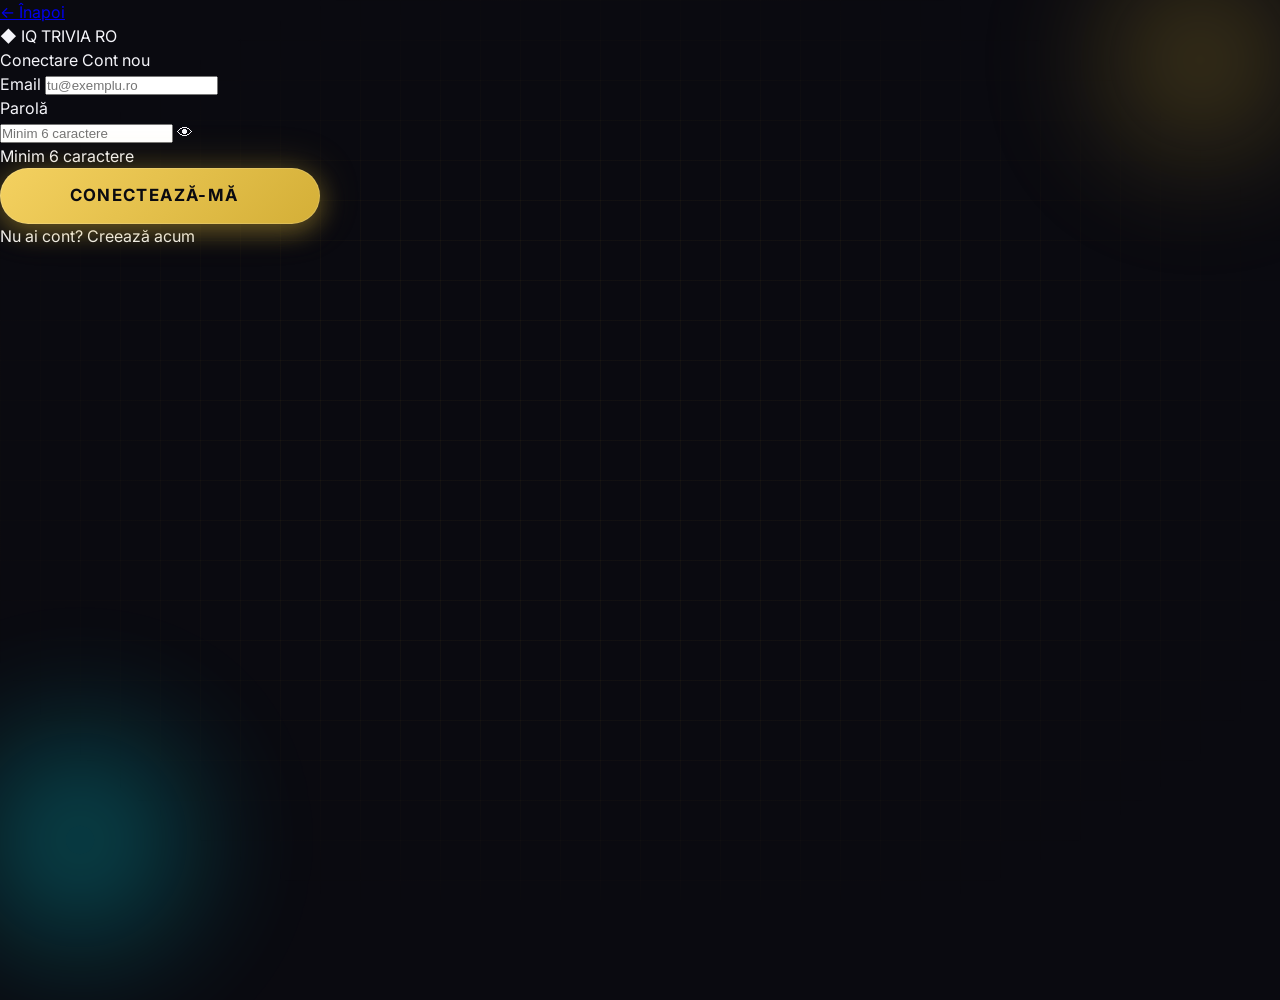
==== auth.html @ f1df3e21 "Add authentication HTML structure" ====
<!DOCTYPE html>
<html lang="ro">
<head>
<meta charset="UTF-8">
<meta name="viewport" content="width=device-width, initial-scale=1, maximum-scale=1, user-scalable=no, viewport-fit=cover">
<meta name="theme-color" content="#0A0A10">
<title>Autentificare · IQ Trivia RO</title>
<link rel="preconnect" href="https://fonts.googleapis.com">
<link rel="preconnect" href="https://fonts.gstatic.com" crossorigin>
<link href="https://fonts.googleapis.com/css2?family=Playfair+Display:wght@800;900&family=Inter:wght@400;500;600;700&display=swap" rel="stylesheet">
<link rel="stylesheet" href="style.css">
</head>
<body>
<main class="auth-page">
  <div class="bg-grid" aria-hidden="true"></div>
  <div class="bg-orb bg-orb-1" aria-hidden="true"></div>
  <div class="bg-orb bg-orb-2" aria-hidden="true"></div>

  <header class="auth-header">
    <a href="index.html" class="back-link" aria-label="Înapoi la pagina principală">
      <span class="back-arrow">←</span>
      <span>Înapoi</span>
    </a>
    <div class="auth-brand">
      <span class="crown-mini" aria-hidden="true">◆</span>
      <span class="brand-mini">IQ TRIVIA <span class="accent">RO</span></span>
    </div>
  </header>

  <section class="auth-card">
    <div class="auth-tabs" role="tablist">
      <button class="tab active" id="tabLogin" role="tab" aria-selected="true" data-tab="login" type="button">
        Conectare
      </button>
      <button class="tab" id="tabRegister" role="tab" aria-selected="false" data-tab="register" type="button">
        Cont nou
      </button>
      <span class="tab-indicator" aria-hidden="true"></span>
    </div>

    <form class="auth-form" id="authForm" novalidate>
      <div class="field">
        <label for="email">Email</label>
        <input type="email" id="email" name="email" autocomplete="email"
               inputmode="email" placeholder="tu@exemplu.ro" required>
      </div>

      <div class="field">
        <label for="password">Parolă</label>
        <div class="input-wrap">
          <input type="password" id="password" name="password"
                 autocomplete="current-password" placeholder="Minim 6 caractere"
                 minlength="6" required>
          <button type="button" class="toggle-pass" id="togglePass"
                  aria-label="Arată parola">👁</button>
        </div>
        <p class="hint" id="passHint">Minim 6 caractere</p>
      </div>

      <button type="submit" class="btn-primary btn-submit" id="btnSubmit">
        <span class="btn-text">Conectează-mă</span>
        <span class="btn-loader" aria-hidden="true"></span>
      </button>

      <div class="form-msg" id="formMsg" role="status" aria-live="polite"></div>
    </form>
  </section>

  <footer class="auth-foot">
    <p id="switchText">Nu ai cont? <button type="button" class="link-switch" id="switchBtn">Creează acum</button></p>
  </footer>
</main>

<script type="module" src="auth.js"></script>
</body>
</html>
---- style.css ----
/* =========================================================
   IQ TRIVIA RO · Style
   Landing v1.0 · Tech-Noir + Glassmorphism
   Paletă: Negru · Auriu · Argintiu · Neon
   ========================================================= */

/* ============== 1. DESIGN TOKENS + RESET ============== */
:root {
  --bg-0: #0A0A10;
  --bg-1: #12121C;
  --bg-2: #1A1A26;
  --gold: #D4AF37;
  --gold-bright: #F4D160;
  --silver: #C0C0C8;
  --silver-dim: #8A8A95;
  --neon: #00F0FF;
  --neon-soft: rgba(0, 240, 255, 0.35);
  --text: #F5F5FA;
  --text-dim: #9A9AA8;
  --glass-bg: rgba(255, 255, 255, 0.04);
  --glass-border: rgba(212, 175, 55, 0.18);
  --font-display: 'Playfair Display', Georgia, serif;
  --font-body: 'Inter', -apple-system, BlinkMacSystemFont, 'SF Pro Text', system-ui, sans-serif;
  --s-1: 4px; --s-2: 8px; --s-3: 12px;
  --s-4: 16px; --s-5: 24px; --s-6: 32px;
  --s-7: 48px; --s-8: 64px;
  --r-sm: 8px; --r-md: 14px; --r-lg: 22px; --r-pill: 999px;
  --safe-t: env(safe-area-inset-top, 0);
  --safe-b: env(safe-area-inset-bottom, 0);
}

*, *::before, *::after { box-sizing: border-box; margin: 0; padding: 0; }
html { -webkit-text-size-adjust: 100%; text-size-adjust: 100%; }

body {
  font-family: var(--font-body);
  font-size: 16px;
  line-height: 1.5;
  color: var(--text);
  background: var(--bg-0);
  min-height: 100vh;
  min-height: 100dvh;
  overflow-x: hidden;
  -webkit-font-smoothing: antialiased;
  -webkit-tap-highlight-color: transparent;
  overscroll-behavior: none;
}

button { font: inherit; color: inherit; background: none; border: 0; cursor: pointer; }
button:focus-visible { outline: 2px solid var(--neon); outline-offset: 3px; }
img, svg { display: block; max-width: 100%; }

/* ============== 2. LAYOUT + BACKGROUND ============== */
.landing {
  position: relative;
  min-height: 100dvh;
  padding: calc(var(--safe-t) + var(--s-5)) var(--s-5) calc(var(--safe-b) + var(--s-5));
  display: flex;
  flex-direction: column;
  align-items: center;
  justify-content: space-between;
  gap: var(--s-5);
  overflow: hidden;
  isolation: isolate;
}

.bg-grid {
  position: absolute;
  inset: 0;
  z-index: -2;
  pointer-events: none;
  background-image:
    linear-gradient(rgba(212, 175, 55, 0.045) 1px, transparent 1px),
    linear-gradient(90deg, rgba(212, 175, 55, 0.045) 1px, transparent 1px);
  background-size: 40px 40px;
  mask-image: radial-gradient(ellipse at center, #000 40%, transparent 80%);
  -webkit-mask-image: radial-gradient(ellipse at center, #000 40%, transparent 80%);
}

.bg-orb {
  position: absolute;
  z-index: -1;
  pointer-events: none;
  border-radius: 50%;
  filter: blur(60px);
  opacity: 0.38;
  will-change: transform;
}
.bg-orb-1 {
  top: -80px; right: -60px;
  width: 280px; height: 280px;
  background: radial-gradient(circle, var(--gold) 0%, transparent 70%);
  animation: orb-float-1 14s ease-in-out infinite;
}
.bg-orb-2 {
  bottom: -100px; left: -80px;
  width: 320px; height: 320px;
  background: radial-gradient(circle, var(--neon) 0%, transparent 70%);
  animation: orb-float-2 18s ease-in-out infinite;
}

@keyframes orb-float-1 {
  0%, 100% { transform: translate(0, 0) scale(1); }
  50%      { transform: translate(-20px, 30px) scale(1.08); }
}
@keyframes orb-float-2 {
  0%, 100% { transform: translate(0, 0) scale(1); }
  50%      { transform: translate(25px, -20px) scale(1.10); }
}

.landing::before {
  content: '';
  position: absolute;
  inset: 0 0 auto 0;
  height: 120px;
  background: linear-gradient(180deg, var(--bg-0) 0%, transparent 100%);
  z-index: -1;
  pointer-events: none;
}

/* ============== 3. HEADER · LOGO · TAGLINE ============== */
.brand {
  display: flex;
  flex-direction: column;
  align-items: center;
  gap: var(--s-3);
  text-align: center;
  padding-top: var(--s-4);
  position: relative;
  z-index: 2;
}

.crown {
  font-size: 18px;
  color: var(--gold);
  letter-spacing: 8px;
  text-shadow: 0 0 12px rgba(212, 175, 55, 0.7), 0 0 28px rgba(212, 175, 55, 0.28);
  animation: crown-pulse 3.5s ease-in-out infinite;
}
@keyframes crown-pulse {
  0%, 100% { opacity: 0.85; transform: scale(1); }
  50%      { opacity: 1;    transform: scale(1.08); }
}

.logo {
  font-family: var(--font-display);
  font-weight: 900;
  font-size: clamp(2.2rem, 9vw, 3rem);
  line-height: 1.02;
  letter-spacing: 0.02em;
  background: linear-gradient(135deg, var(--silver) 0%, var(--gold-bright) 40%, var(--gold) 60%, var(--silver) 100%);
  background-size: 200% auto;
  -webkit-background-clip: text;
  background-clip: text;
  -webkit-text-fill-color: transparent;
  color: transparent;
  animation: logo-shine 6s linear infinite;
  filter: drop-shadow(0 0 24px rgba(212, 175, 55, 0.18));
}
@keyframes logo-shine {
  0%   { background-position: 0%   center; }
  100% { background-position: 200% center; }
}

.logo .accent {
  display: inline-block;
  margin-left: 0.12em;
  background: linear-gradient(135deg, var(--gold) 0%, var(--gold-bright) 100%);
  -webkit-background-clip: text;
  background-clip: text;
  -webkit-text-fill-color: transparent;
  color: transparent;
}

.tagline {
  font-family: var(--font-body);
  font-size: 0.78rem;
  font-weight: 600;
  letter-spacing: 0.28em;
  text-transform: uppercase;
  color: var(--silver-dim);
  margin-top: var(--s-1);
}

/* ============== 4. HARTĂ SVG · NETWORK NEON ============== */
.map-hero {
  position: relative;
  z-index: 1;
  width: 100%;
  max-width: 360px;
  aspect-ratio: 300 / 220;
  margin: var(--s-3) 0;
  padding: var(--s-4);
  border-radius: var(--r-lg);
  background: var(--glass-bg);
  border: 1px solid var(--glass-border);
  backdrop-filter: blur(12px);
  -webkit-backdrop-filter: blur(12px);
  box-shadow: 0 8px 32px rgba(0, 0, 0, 0.4), inset 0 1px 0 rgba(255, 255, 255, 0.05);
}

.europe-svg { width: 100%; height: 100%; overflow: visible; }

.links line {
  stroke: var(--neon);
  stroke-width: 1;
  stroke-linecap: round;
  opacity: 0.55;
  filter: drop-shadow(0 0 3px var(--neon-soft));
  animation: link-pulse 3s ease-in-out infinite;
}
.links line:nth-child(even) { animation-delay: 1.5s; }

@keyframes link-pulse {
  0%, 100% { opacity: 0.45; }
  50%      { opacity: 0.85; }
}

.nodes circle {
  fill: var(--silver);
  stroke: var(--bg-1);
  stroke-width: 0.5;
  filter: drop-shadow(0 0 4px rgba(192, 192, 200, 0.5));
}

.nodes circle.hub {
  fill: var(--gold-bright);
  stroke: var(--gold);
  stroke-width: 1;
  filter: drop-shadow(0 0 6px var(--gold)) drop-shadow(0 0 14px rgba(212, 175, 55, 0.65));
  transform-origin: 180px 125px;
  animation: hub-pulse 2s ease-in-out infinite;
}
@keyframes hub-pulse {
  0%, 100% { r: 5;   opacity: 1;   }
  50%      { r: 6.5; opacity: 0.9; }
}

.hub-label {
  font-family: var(--font-body);
  font-size: 9px;
  font-weight: 700;
  fill: var(--gold-bright);
  letter-spacing: 0.1em;
}

/* ============== 5. CTA · BUTOANE ============== */
.cta {
  display: flex;
  flex-direction: column;
  align-items: center;
  gap: var(--s-4);
  width: 100%;
  padding-bottom: var(--s-3);
  position: relative;
  z-index: 2;
}

.btn-primary {
  position: relative;
  display: inline-flex;
  align-items: center;
  justify-content: center;
  gap: var(--s-3);
  width: 100%;
  max-width: 320px;
  min-height: 56px;
  padding: 0 var(--s-5);
  font-family: var(--font-body);
  font-size: 1.05rem;
  font-weight: 700;
  letter-spacing: 0.08em;
  text-transform: uppercase;
  color: var(--bg-0);
  background: linear-gradient(135deg, var(--gold-bright) 0%, var(--gold) 100%);
  border-radius: var(--r-pill);
  box-shadow: 0 0 0 1px rgba(255, 255, 255, 0.15) inset, 0 8px 24px rgba(212, 175, 55, 0.35), 0 0 40px rgba(212, 175, 55, 0.25);
  transition: transform 0.18s ease, box-shadow 0.25s ease, filter 0.2s ease;
  animation: btn-glow 3s ease-in-out infinite;
  -webkit-tap-highlight-color: transparent;
  touch-action: manipulation;
}

.btn-primary:active {
  transform: scale(0.97);
  filter: brightness(0.95);
  box-shadow: 0 0 0 1px rgba(255, 255, 255, 0.15) inset, 0 4px 12px rgba(212, 175, 55, 0.3);
}

@keyframes btn-glow {
  0%, 100% { box-shadow: 0 0 0 1px rgba(255, 255, 255, 0.15) inset, 0 8px 24px rgba(212, 175, 55, 0.35), 0 0 40px rgba(212, 175, 55, 0.25); }
  50%      { box-shadow: 0 0 0 1px rgba(255, 255, 255, 0.22) inset, 0 8px 28px rgba(212, 175, 55, 0.5),  0 0 60px rgba(212, 175, 55, 0.4);  }
}

.btn-primary .arrow {
  font-size: 1.25em;
  font-weight: 800;
  transition: transform 0.25s ease;
}
.btn-primary:active .arrow { transform: translateX(4px); }

.link-auth {
  font-family: var(--font-body);
  font-size: 0.88rem;
  font-weight: 500;
  color: var(--silver-dim);
  letter-spacing: 0.04em;
  padding: var(--s-2) var(--s-4);
  border-radius: var(--r-sm);
  transition: color 0.2s ease;
  -webkit-tap-highlight-color: transparent;
}
.link-auth:active { color: var(--gold-bright); }

/* ============== 6. FOOTER · ENTRY · POLISH ============== */
.foot {
  font-family: var(--font-body);
  font-size: 0.7rem;
  font-weight: 500;
  letter-spacing: 0.2em;
  text-transform: uppercase;
  color: var(--silver-dim);
  opacity: 0.5;
  margin-top: auto;
  position: relative;
  z-index: 1;
}

.brand, .map-hero, .cta, .foot {
  animation: fade-up 0.8s cubic-bezier(0.22, 1, 0.36, 1) both;
}
.brand    { animation-delay: 0.10s; }
.map-hero { animation-delay: 0.35s; }
.cta      { animation-delay: 0.60s; }
.foot     { animation-delay: 0.85s; }

@keyframes fade-up {
  from { opacity: 0; transform: translateY(20px); }
  to   { opacity: 1; transform: translateY(0);    }
}

::selection { background: rgba(212, 175, 55, 0.35); color: var(--text); }
::-webkit-scrollbar { display: none; }
body { -ms-overflow-style: none; scrollbar-width: none; }

.btn-primary:focus-visible,
.link-auth:focus-visible {
  outline: 2px solid var(--neon);
  outline-offset: 3px;
}

@media (max-height: 700px) and (orientation: portrait) {
  .map-hero { max-width: 280px; }
  .logo     { font-size: clamp(1.8rem, 8vw, 2.4rem); }
  .landing  { gap: var(--s-3); }
}

@keyframes toastIn {
  from { opacity: 0; transform: translate(-50%, 10px); }
  to   { opacity: 1; transform: translate(-50%, 0);    }
}
@keyframes toastOut {
  from { opacity: 1; transform: translate(-50%, 0);    }
  to   { opacity: 0; transform: translate(-50%, 10px); }
}

@media (prefers-reduced-motion: reduce) {
  .crown, .logo, .btn-primary, .links line, .nodes circle.hub,
  .brand, .map-hero, .cta, .foot { animation: none !important; }
  .brand, .map-hero, .cta, .foot { opacity: 1; transform: none; }
}
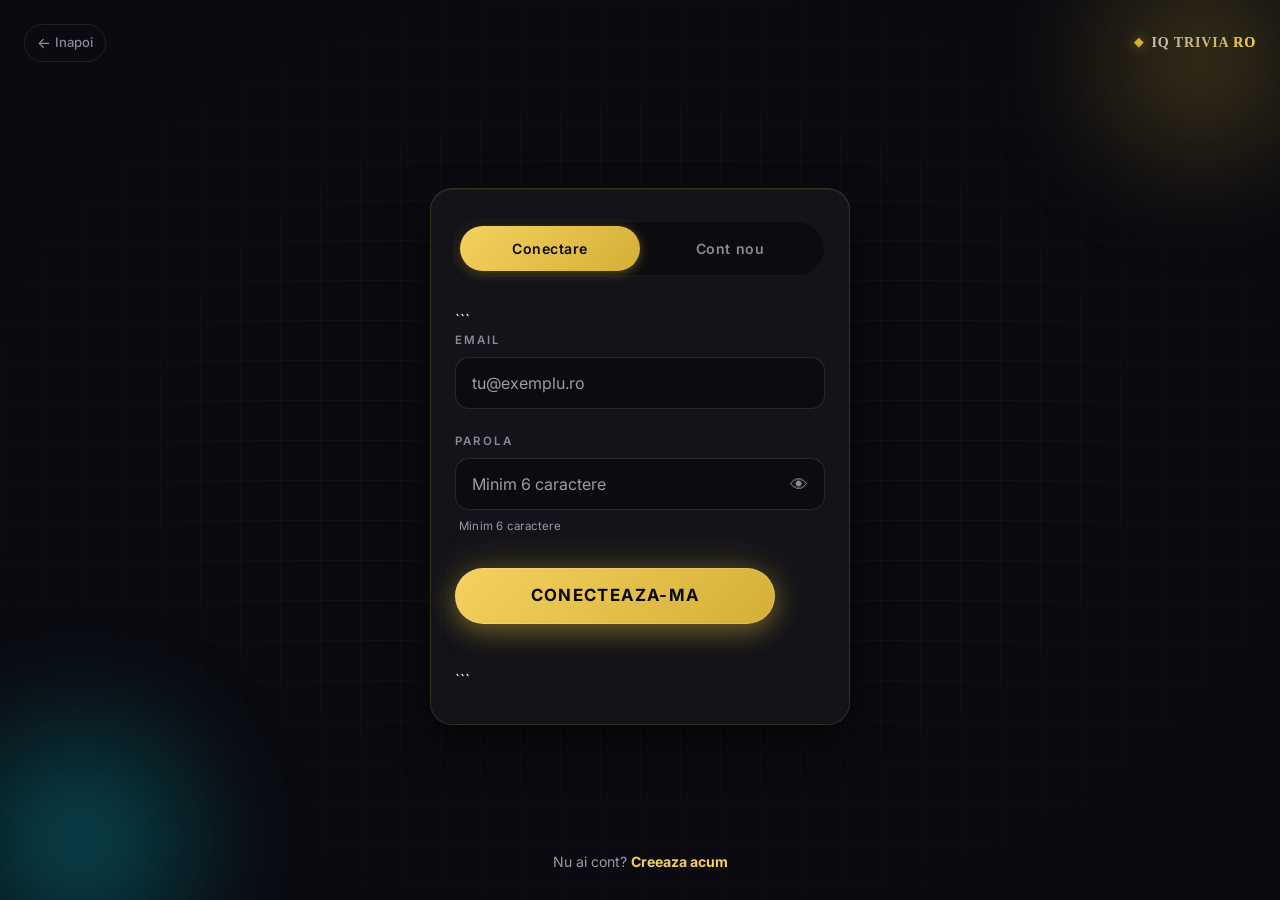
==== commit 135ba98a: "Create auth.html" ====
--- a/auth.html
+++ b/auth.html
@@ -1,4 +1,5 @@
 <!DOCTYPE html>
+
 <html lang="ro">
 <head>
 <meta charset="UTF-8">
@@ -17,12 +18,12 @@
   <div class="bg-orb bg-orb-2" aria-hidden="true"></div>
 
   <header class="auth-header">
-    <a href="index.html" class="back-link" aria-label="Înapoi la pagina principală">
-      <span class="back-arrow">←</span>
-      <span>Înapoi</span>
+    <a href="index.html" class="back-link" aria-label="Inapoi la pagina principala">
+      <span class="back-arrow">&larr;</span>
+      <span>Inapoi</span>
     </a>
     <div class="auth-brand">
-      <span class="crown-mini" aria-hidden="true">◆</span>
+      <span class="crown-mini" aria-hidden="true">&#9670;</span>
       <span class="brand-mini">IQ TRIVIA <span class="accent">RO</span></span>
     </div>
   </header>
@@ -38,39 +39,43 @@
       <span class="tab-indicator" aria-hidden="true"></span>
     </div>
 
-    <form class="auth-form" id="authForm" novalidate>
-      <div class="field">
-        <label for="email">Email</label>
-        <input type="email" id="email" name="email" autocomplete="email"
-               inputmode="email" placeholder="tu@exemplu.ro" required>
-      </div>
+```
+<form class="auth-form" id="authForm" novalidate>
+  <div class="field">
+    <label for="email">Email</label>
+    <input type="email" id="email" name="email" autocomplete="email"
+           inputmode="email" placeholder="tu@exemplu.ro" required>
+  </div>
 
-      <div class="field">
-        <label for="password">Parolă</label>
-        <div class="input-wrap">
-          <input type="password" id="password" name="password"
-                 autocomplete="current-password" placeholder="Minim 6 caractere"
-                 minlength="6" required>
-          <button type="button" class="toggle-pass" id="togglePass"
-                  aria-label="Arată parola">👁</button>
-        </div>
-        <p class="hint" id="passHint">Minim 6 caractere</p>
-      </div>
+  <div class="field">
+    <label for="password">Parola</label>
+    <div class="input-wrap">
+      <input type="password" id="password" name="password"
+             autocomplete="current-password" placeholder="Minim 6 caractere"
+             minlength="6" required>
+      <button type="button" class="toggle-pass" id="togglePass"
+              aria-label="Arata parola">&#128065;</button>
+    </div>
+    <p class="hint" id="passHint">Minim 6 caractere</p>
+  </div>
 
-      <button type="submit" class="btn-primary btn-submit" id="btnSubmit">
-        <span class="btn-text">Conectează-mă</span>
-        <span class="btn-loader" aria-hidden="true"></span>
-      </button>
+  <button type="submit" class="btn-primary btn-submit" id="btnSubmit">
+    <span class="btn-text">Conecteaza-ma</span>
+    <span class="btn-loader" aria-hidden="true"></span>
+  </button>
 
-      <div class="form-msg" id="formMsg" role="status" aria-live="polite"></div>
-    </form>
+  <div class="form-msg" id="formMsg" role="status" aria-live="polite"></div>
+</form>
+```
+
   </section>
 
   <footer class="auth-foot">
-    <p id="switchText">Nu ai cont? <button type="button" class="link-switch" id="switchBtn">Creează acum</button></p>
+    <p id="switchText">Nu ai cont? <button type="button" class="link-switch" id="switchBtn">Creeaza acum</button></p>
   </footer>
 </main>
 
 <script type="module" src="auth.js"></script>
+
 </body>
 </html>
--- a/style.css
+++ b/style.css
@@ -369,3 +369,1090 @@
   .brand, .map-hero, .cta, .foot { animation: none !important; }
   .brand, .map-hero, .cta, .foot { opacity: 1; transform: none; }
 }
+/* =========================================================
+   AUTH · Login + Register (adăugat pentru auth.html)
+   ========================================================= */
+.auth-page {
+  position: relative;
+  min-height: 100dvh;
+  padding: calc(var(--safe-t) + var(--s-4)) var(--s-5) calc(var(--safe-b) + var(--s-4));
+  display: flex;
+  flex-direction: column;
+  gap: var(--s-5);
+  overflow: hidden;
+  isolation: isolate;
+}
+
+/* Header auth */
+.auth-header {
+  display: flex;
+  align-items: center;
+  justify-content: space-between;
+  position: relative;
+  z-index: 2;
+  padding-top: var(--s-2);
+}
+
+.back-link {
+  display: inline-flex;
+  align-items: center;
+  gap: var(--s-1);
+  font-size: 0.82rem;
+  font-weight: 500;
+  color: var(--silver-dim);
+  text-decoration: none;
+  padding: var(--s-2) var(--s-3);
+  border-radius: var(--r-pill);
+  border: 1px solid rgba(192, 192, 200, 0.12);
+  transition: all 0.2s ease;
+  -webkit-tap-highlight-color: transparent;
+}
+.back-link:active {
+  color: var(--gold-bright);
+  border-color: var(--glass-border);
+  transform: translateX(-2px);
+}
+.back-arrow { font-size: 1.1em; line-height: 1; }
+
+.auth-brand {
+  display: inline-flex;
+  align-items: center;
+  gap: var(--s-2);
+  font-family: var(--font-display);
+  font-weight: 900;
+  font-size: 0.88rem;
+  letter-spacing: 0.06em;
+}
+.crown-mini {
+  color: var(--gold);
+  font-size: 0.85em;
+  filter: drop-shadow(0 0 6px rgba(212,175,55,0.6));
+}
+.brand-mini {
+  background: linear-gradient(135deg, var(--silver) 0%, var(--gold) 100%);
+  -webkit-background-clip: text;
+  background-clip: text;
+  -webkit-text-fill-color: transparent;
+  color: transparent;
+}
+.brand-mini .accent {
+  background: linear-gradient(135deg, var(--gold) 0%, var(--gold-bright) 100%);
+  -webkit-background-clip: text;
+  background-clip: text;
+  -webkit-text-fill-color: transparent;
+}
+
+/* Card central auth */
+.auth-card {
+  position: relative;
+  z-index: 2;
+  width: 100%;
+  max-width: 420px;
+  margin: auto;
+  padding: var(--s-6) var(--s-5);
+  border-radius: var(--r-lg);
+  background: var(--glass-bg);
+  border: 1px solid var(--glass-border);
+  backdrop-filter: blur(16px);
+  -webkit-backdrop-filter: blur(16px);
+  box-shadow:
+    0 16px 40px rgba(0, 0, 0, 0.5),
+    inset 0 1px 0 rgba(255, 255, 255, 0.06);
+  animation: fade-up 0.6s cubic-bezier(0.22, 1, 0.36, 1) 0.1s both;
+}
+
+/* Tabs Login/Register */
+.auth-tabs {
+  position: relative;
+  display: flex;
+  gap: 0;
+  margin-bottom: var(--s-6);
+  background: rgba(0, 0, 0, 0.35);
+  border-radius: var(--r-pill);
+  padding: 4px;
+  border: 1px solid rgba(255, 255, 255, 0.04);
+}
+.tab {
+  position: relative;
+  z-index: 2;
+  flex: 1;
+  padding: var(--s-3) var(--s-4);
+  font-family: var(--font-body);
+  font-size: 0.88rem;
+  font-weight: 600;
+  letter-spacing: 0.04em;
+  color: var(--silver-dim);
+  border-radius: var(--r-pill);
+  transition: color 0.25s ease;
+  -webkit-tap-highlight-color: transparent;
+}
+.tab.active { color: var(--bg-0); }
+.tab-indicator {
+  position: absolute;
+  top: 4px; bottom: 4px;
+  left: 4px;
+  width: calc(50% - 4px);
+  background: linear-gradient(135deg, var(--gold-bright) 0%, var(--gold) 100%);
+  border-radius: var(--r-pill);
+  box-shadow: 0 2px 12px rgba(212, 175, 55, 0.4);
+  transition: transform 0.3s cubic-bezier(0.22, 1, 0.36, 1);
+  z-index: 1;
+}
+.auth-tabs[data-active="register"] .tab-indicator {
+  transform: translateX(100%);
+}
+
+/* Form fields */
+.auth-form {
+  display: flex;
+  flex-direction: column;
+  gap: var(--s-5);
+}
+
+.field {
+  display: flex;
+  flex-direction: column;
+  gap: var(--s-2);
+}
+.field label {
+  font-family: var(--font-body);
+  font-size: 0.72rem;
+  font-weight: 600;
+  letter-spacing: 0.18em;
+  text-transform: uppercase;
+  color: var(--silver-dim);
+}
+
+.field input {
+  width: 100%;
+  height: 52px;
+  padding: 0 var(--s-4);
+  font-family: var(--font-body);
+  font-size: 1rem;
+  color: var(--text);
+  background: rgba(0, 0, 0, 0.3);
+  border: 1px solid rgba(192, 192, 200, 0.15);
+  border-radius: var(--r-md);
+  transition: border-color 0.2s ease, box-shadow 0.25s ease, background 0.2s ease;
+  -webkit-appearance: none;
+  appearance: none;
+}
+.field input::placeholder { color: var(--text-dim); }
+.field input:focus {
+  outline: none;
+  border-color: var(--gold);
+  background: rgba(0, 0, 0, 0.5);
+  box-shadow: 0 0 0 3px rgba(212, 175, 55, 0.15), 0 0 20px rgba(212, 175, 55, 0.1);
+}
+.field input:invalid:not(:placeholder-shown) {
+  border-color: rgba(255, 80, 80, 0.5);
+}
+
+/* Wrap pentru password + toggle */
+.input-wrap { position: relative; }
+.input-wrap input { padding-right: 52px; }
+.toggle-pass {
+  position: absolute;
+  right: 4px; top: 50%;
+  transform: translateY(-50%);
+  width: 44px; height: 44px;
+  display: flex;
+  align-items: center;
+  justify-content: center;
+  font-size: 1.15rem;
+  color: var(--silver-dim);
+  border-radius: var(--r-sm);
+  transition: color 0.2s ease;
+  -webkit-tap-highlight-color: transparent;
+}
+.toggle-pass:active { color: var(--gold-bright); }
+
+.hint {
+  font-size: 0.72rem;
+  color: var(--text-dim);
+  letter-spacing: 0.02em;
+  padding-left: var(--s-1);
+}
+
+/* Submit button — folosește .btn-primary existent, doar overrides */
+.btn-submit {
+  margin-top: var(--s-2);
+  position: relative;
+}
+.btn-submit.is-loading .btn-text { opacity: 0.3; }
+.btn-submit.is-loading .btn-loader {
+  opacity: 1;
+  animation: spin 0.8s linear infinite;
+}
+.btn-loader {
+  position: absolute;
+  width: 20px; height: 20px;
+  border: 2px solid rgba(10, 10, 16, 0.3);
+  border-top-color: var(--bg-0);
+  border-radius: 50%;
+  opacity: 0;
+  transition: opacity 0.2s ease;
+}
+@keyframes spin { to { transform: rotate(360deg); } }
+
+/* Mesaj status form */
+.form-msg {
+  min-height: 20px;
+  text-align: center;
+  font-size: 0.85rem;
+  font-weight: 500;
+  padding: 0 var(--s-2);
+  transition: all 0.3s ease;
+}
+.form-msg.error  { color: #FF6B6B; }
+.form-msg.success { color: #4ADE80; }
+
+/* Footer auth */
+.auth-foot {
+  position: relative;
+  z-index: 2;
+  text-align: center;
+  padding-bottom: var(--s-3);
+  font-size: 0.88rem;
+  color: var(--text-dim);
+}
+.link-switch {
+  color: var(--gold-bright);
+  font-weight: 700;
+  padding: 0;
+  border-radius: 4px;
+  -webkit-tap-highlight-color: transparent;
+}
+.link-switch:active { color: var(--gold); }
+
+/* Safety ecrane mici */
+@media (max-height: 700px) {
+  .auth-card { padding: var(--s-5) var(--s-4); }
+  .auth-form { gap: var(--s-4); }
+  .field input { height: 46px; }
+}
+
+@media (prefers-reduced-motion: reduce) {
+  .tab-indicator, .btn-loader, .auth-card { animation: none !important; transition: none !important; }
+}
+/* =========================================================
+   IQ TRIVIA RO · Style
+   Landing v1.0 · Tech-Noir + Glassmorphism
+   Paletă: Negru · Auriu · Argintiu · Neon
+   ========================================================= */
+
+/* ============== 1. DESIGN TOKENS + RESET ============== */
+:root {
+  --bg-0: #0A0A10;
+  --bg-1: #12121C;
+  --bg-2: #1A1A26;
+  --gold: #D4AF37;
+  --gold-bright: #F4D160;
+  --silver: #C0C0C8;
+  --silver-dim: #8A8A95;
+  --neon: #00F0FF;
+  --neon-soft: rgba(0, 240, 255, 0.35);
+  --text: #F5F5FA;
+  --text-dim: #9A9AA8;
+  --glass-bg: rgba(255, 255, 255, 0.04);
+  --glass-border: rgba(212, 175, 55, 0.18);
+  --font-display: 'Playfair Display', Georgia, serif;
+  --font-body: 'Inter', -apple-system, BlinkMacSystemFont, 'SF Pro Text', system-ui, sans-serif;
+  --s-1: 4px; --s-2: 8px; --s-3: 12px;
+  --s-4: 16px; --s-5: 24px; --s-6: 32px;
+  --s-7: 48px; --s-8: 64px;
+  --r-sm: 8px; --r-md: 14px; --r-lg: 22px; --r-pill: 999px;
+  --safe-t: env(safe-area-inset-top, 0);
+  --safe-b: env(safe-area-inset-bottom, 0);
+}
+
+*, *::before, *::after { box-sizing: border-box; margin: 0; padding: 0; }
+html { -webkit-text-size-adjust: 100%; text-size-adjust: 100%; }
+
+body {
+  font-family: var(--font-body);
+  font-size: 16px;
+  line-height: 1.5;
+  color: var(--text);
+  background: var(--bg-0);
+  min-height: 100vh;
+  min-height: 100dvh;
+  overflow-x: hidden;
+  -webkit-font-smoothing: antialiased;
+  -webkit-tap-highlight-color: transparent;
+  overscroll-behavior: none;
+}
+
+button { font: inherit; color: inherit; background: none; border: 0; cursor: pointer; }
+button:focus-visible { outline: 2px solid var(--neon); outline-offset: 3px; }
+img, svg { display: block; max-width: 100%; }
+
+/* ============== 2. LAYOUT + BACKGROUND ============== */
+.landing {
+  position: relative;
+  min-height: 100dvh;
+  padding: calc(var(--safe-t) + var(--s-5)) var(--s-5) calc(var(--safe-b) + var(--s-5));
+  display: flex;
+  flex-direction: column;
+  align-items: center;
+  justify-content: space-between;
+  gap: var(--s-5);
+  overflow: hidden;
+  isolation: isolate;
+}
+
+.bg-grid {
+  position: absolute;
+  inset: 0;
+  z-index: -2;
+  pointer-events: none;
+  background-image:
+    linear-gradient(rgba(212, 175, 55, 0.045) 1px, transparent 1px),
+    linear-gradient(90deg, rgba(212, 175, 55, 0.045) 1px, transparent 1px);
+  background-size: 40px 40px;
+  mask-image: radial-gradient(ellipse at center, #000 40%, transparent 80%);
+  -webkit-mask-image: radial-gradient(ellipse at center, #000 40%, transparent 80%);
+}
+
+.bg-orb {
+  position: absolute;
+  z-index: -1;
+  pointer-events: none;
+  border-radius: 50%;
+  filter: blur(60px);
+  opacity: 0.38;
+  will-change: transform;
+}
+.bg-orb-1 {
+  top: -80px; right: -60px;
+  width: 280px; height: 280px;
+  background: radial-gradient(circle, var(--gold) 0%, transparent 70%);
+  animation: orb-float-1 14s ease-in-out infinite;
+}
+.bg-orb-2 {
+  bottom: -100px; left: -80px;
+  width: 320px; height: 320px;
+  background: radial-gradient(circle, var(--neon) 0%, transparent 70%);
+  animation: orb-float-2 18s ease-in-out infinite;
+}
+
+@keyframes orb-float-1 {
+  0%, 100% { transform: translate(0, 0) scale(1); }
+  50%      { transform: translate(-20px, 30px) scale(1.08); }
+}
+@keyframes orb-float-2 {
+  0%, 100% { transform: translate(0, 0) scale(1); }
+  50%      { transform: translate(25px, -20px) scale(1.10); }
+}
+
+.landing::before {
+  content: '';
+  position: absolute;
+  inset: 0 0 auto 0;
+  height: 120px;
+  background: linear-gradient(180deg, var(--bg-0) 0%, transparent 100%);
+  z-index: -1;
+  pointer-events: none;
+}
+
+/* ============== 3. HEADER · LOGO · TAGLINE ============== */
+.brand {
+  display: flex;
+  flex-direction: column;
+  align-items: center;
+  gap: var(--s-3);
+  text-align: center;
+  padding-top: var(--s-4);
+  position: relative;
+  z-index: 2;
+}
+
+.crown {
+  font-size: 18px;
+  color: var(--gold);
+  letter-spacing: 8px;
+  text-shadow: 0 0 12px rgba(212, 175, 55, 0.7), 0 0 28px rgba(212, 175, 55, 0.28);
+  animation: crown-pulse 3.5s ease-in-out infinite;
+}
+@keyframes crown-pulse {
+  0%, 100% { opacity: 0.85; transform: scale(1); }
+  50%      { opacity: 1;    transform: scale(1.08); }
+}
+
+.logo {
+  font-family: var(--font-display);
+  font-weight: 900;
+  font-size: clamp(2.2rem, 9vw, 3rem);
+  line-height: 1.02;
+  letter-spacing: 0.02em;
+  background: linear-gradient(135deg, var(--silver) 0%, var(--gold-bright) 40%, var(--gold) 60%, var(--silver) 100%);
+  background-size: 200% auto;
+  -webkit-background-clip: text;
+  background-clip: text;
+  -webkit-text-fill-color: transparent;
+  color: transparent;
+  animation: logo-shine 6s linear infinite;
+  filter: drop-shadow(0 0 24px rgba(212, 175, 55, 0.18));
+}
+@keyframes logo-shine {
+  0%   { background-position: 0%   center; }
+  100% { background-position: 200% center; }
+}
+
+.logo .accent {
+  display: inline-block;
+  margin-left: 0.12em;
+  background: linear-gradient(135deg, var(--gold) 0%, var(--gold-bright) 100%);
+  -webkit-background-clip: text;
+  background-clip: text;
+  -webkit-text-fill-color: transparent;
+  color: transparent;
+}
+
+.tagline {
+  font-family: var(--font-body);
+  font-size: 0.78rem;
+  font-weight: 600;
+  letter-spacing: 0.28em;
+  text-transform: uppercase;
+  color: var(--silver-dim);
+  margin-top: var(--s-1);
+}
+
+/* ============== 4. HARTĂ SVG · NETWORK NEON ============== */
+.map-hero {
+  position: relative;
+  z-index: 1;
+  width: 100%;
+  max-width: 360px;
+  aspect-ratio: 300 / 220;
+  margin: var(--s-3) 0;
+  padding: var(--s-4);
+  border-radius: var(--r-lg);
+  background: var(--glass-bg);
+  border: 1px solid var(--glass-border);
+  backdrop-filter: blur(12px);
+  -webkit-backdrop-filter: blur(12px);
+  box-shadow: 0 8px 32px rgba(0, 0, 0, 0.4), inset 0 1px 0 rgba(255, 255, 255, 0.05);
+}
+
+.europe-svg { width: 100%; height: 100%; overflow: visible; }
+
+.links line {
+  stroke: var(--neon);
+  stroke-width: 1;
+  stroke-linecap: round;
+  opacity: 0.55;
+  filter: drop-shadow(0 0 3px var(--neon-soft));
+  animation: link-pulse 3s ease-in-out infinite;
+}
+.links line:nth-child(even) { animation-delay: 1.5s; }
+
+@keyframes link-pulse {
+  0%, 100% { opacity: 0.45; }
+  50%      { opacity: 0.85; }
+}
+
+.nodes circle {
+  fill: var(--silver);
+  stroke: var(--bg-1);
+  stroke-width: 0.5;
+  filter: drop-shadow(0 0 4px rgba(192, 192, 200, 0.5));
+}
+
+.nodes circle.hub {
+  fill: var(--gold-bright);
+  stroke: var(--gold);
+  stroke-width: 1;
+  filter: drop-shadow(0 0 6px var(--gold)) drop-shadow(0 0 14px rgba(212, 175, 55, 0.65));
+  transform-origin: 180px 125px;
+  animation: hub-pulse 2s ease-in-out infinite;
+}
+@keyframes hub-pulse {
+  0%, 100% { r: 5;   opacity: 1;   }
+  50%      { r: 6.5; opacity: 0.9; }
+}
+
+.hub-label {
+  font-family: var(--font-body);
+  font-size: 9px;
+  font-weight: 700;
+  fill: var(--gold-bright);
+  letter-spacing: 0.1em;
+}
+
+/* ============== 5. CTA · BUTOANE ============== */
+.cta {
+  display: flex;
+  flex-direction: column;
+  align-items: center;
+  gap: var(--s-4);
+  width: 100%;
+  padding-bottom: var(--s-3);
+  position: relative;
+  z-index: 2;
+}
+
+.btn-primary {
+  position: relative;
+  display: inline-flex;
+  align-items: center;
+  justify-content: center;
+  gap: var(--s-3);
+  width: 100%;
+  max-width: 320px;
+  min-height: 56px;
+  padding: 0 var(--s-5);
+  font-family: var(--font-body);
+  font-size: 1.05rem;
+  font-weight: 700;
+  letter-spacing: 0.08em;
+  text-transform: uppercase;
+  color: var(--bg-0);
+  background: linear-gradient(135deg, var(--gold-bright) 0%, var(--gold) 100%);
+  border-radius: var(--r-pill);
+  box-shadow: 0 0 0 1px rgba(255, 255, 255, 0.15) inset, 0 8px 24px rgba(212, 175, 55, 0.35), 0 0 40px rgba(212, 175, 55, 0.25);
+  transition: transform 0.18s ease, box-shadow 0.25s ease, filter 0.2s ease;
+  animation: btn-glow 3s ease-in-out infinite;
+  -webkit-tap-highlight-color: transparent;
+  touch-action: manipulation;
+}
+
+.btn-primary:active {
+  transform: scale(0.97);
+  filter: brightness(0.95);
+  box-shadow: 0 0 0 1px rgba(255, 255, 255, 0.15) inset, 0 4px 12px rgba(212, 175, 55, 0.3);
+}
+
+@keyframes btn-glow {
+  0%, 100% { box-shadow: 0 0 0 1px rgba(255, 255, 255, 0.15) inset, 0 8px 24px rgba(212, 175, 55, 0.35), 0 0 40px rgba(212, 175, 55, 0.25); }
+  50%      { box-shadow: 0 0 0 1px rgba(255, 255, 255, 0.22) inset, 0 8px 28px rgba(212, 175, 55, 0.5),  0 0 60px rgba(212, 175, 55, 0.4);  }
+}
+
+.btn-primary .arrow {
+  font-size: 1.25em;
+  font-weight: 800;
+  transition: transform 0.25s ease;
+}
+.btn-primary:active .arrow { transform: translateX(4px); }
+
+.link-auth {
+  font-family: var(--font-body);
+  font-size: 0.88rem;
+  font-weight: 500;
+  color: var(--silver-dim);
+  letter-spacing: 0.04em;
+  padding: var(--s-2) var(--s-4);
+  border-radius: var(--r-sm);
+  transition: color 0.2s ease;
+  -webkit-tap-highlight-color: transparent;
+}
+.link-auth:active { color: var(--gold-bright); }
+
+/* ============== 6. FOOTER · ENTRY · POLISH ============== */
+.foot {
+  font-family: var(--font-body);
+  font-size: 0.7rem;
+  font-weight: 500;
+  letter-spacing: 0.2em;
+  text-transform: uppercase;
+  color: var(--silver-dim);
+  opacity: 0.5;
+  margin-top: auto;
+  position: relative;
+  z-index: 1;
+}
+
+.brand, .map-hero, .cta, .foot {
+  animation: fade-up 0.8s cubic-bezier(0.22, 1, 0.36, 1) both;
+}
+.brand    { animation-delay: 0.10s; }
+.map-hero { animation-delay: 0.35s; }
+.cta      { animation-delay: 0.60s; }
+.foot     { animation-delay: 0.85s; }
+
+@keyframes fade-up {
+  from { opacity: 0; transform: translateY(20px); }
+  to   { opacity: 1; transform: translateY(0);    }
+}
+
+::selection { background: rgba(212, 175, 55, 0.35); color: var(--text); }
+::-webkit-scrollbar { display: none; }
+body { -ms-overflow-style: none; scrollbar-width: none; }
+
+.btn-primary:focus-visible,
+.link-auth:focus-visible {
+  outline: 2px solid var(--neon);
+  outline-offset: 3px;
+}
+
+@media (max-height: 700px) and (orientation: portrait) {
+  .map-hero { max-width: 280px; }
+  .logo     { font-size: clamp(1.8rem, 8vw, 2.4rem); }
+  .landing  { gap: var(--s-3); }
+}
+
+@keyframes toastIn {
+  from { opacity: 0; transform: translate(-50%, 10px); }
+  to   { opacity: 1; transform: translate(-50%, 0);    }
+}
+@keyframes toastOut {
+  from { opacity: 1; transform: translate(-50%, 0);    }
+  to   { opacity: 0; transform: translate(-50%, 10px); }
+}
+
+@media (prefers-reduced-motion: reduce) {
+  .crown, .logo, .btn-primary, .links line, .nodes circle.hub,
+  .brand, .map-hero, .cta, .foot { animation: none !important; }
+  .brand, .map-hero, .cta, .foot { opacity: 1; transform: none; }
+}
+/* =========================================================
+   AUTH · Login + Register (adăugat pentru auth.html)
+   ========================================================= */
+.auth-page {
+  position: relative;
+  min-height: 100dvh;
+  padding: calc(var(--safe-t) + var(--s-4)) var(--s-5) calc(var(--safe-b) + var(--s-4));
+  display: flex;
+  flex-direction: column;
+  gap: var(--s-5);
+  overflow: hidden;
+  isolation: isolate;
+}
+
+/* Header auth */
+.auth-header {
+  display: flex;
+  align-items: center;
+  justify-content: space-between;
+  position: relative;
+  z-index: 2;
+  padding-top: var(--s-2);
+}
+
+.back-link {
+  display: inline-flex;
+  align-items: center;
+  gap: var(--s-1);
+  font-size: 0.82rem;
+  font-weight: 500;
+  color: var(--silver-dim);
+  text-decoration: none;
+  padding: var(--s-2) var(--s-3);
+  border-radius: var(--r-pill);
+  border: 1px solid rgba(192, 192, 200, 0.12);
+  transition: all 0.2s ease;
+  -webkit-tap-highlight-color: transparent;
+}
+.back-link:active {
+  color: var(--gold-bright);
+  border-color: var(--glass-border);
+  transform: translateX(-2px);
+}
+.back-arrow { font-size: 1.1em; line-height: 1; }
+
+.auth-brand {
+  display: inline-flex;
+  align-items: center;
+  gap: var(--s-2);
+  font-family: var(--font-display);
+  font-weight: 900;
+  font-size: 0.88rem;
+  letter-spacing: 0.06em;
+}
+.crown-mini {
+  color: var(--gold);
+  font-size: 0.85em;
+  filter: drop-shadow(0 0 6px rgba(212,175,55,0.6));
+}
+.brand-mini {
+  background: linear-gradient(135deg, var(--silver) 0%, var(--gold) 100%);
+  -webkit-background-clip: text;
+  background-clip: text;
+  -webkit-text-fill-color: transparent;
+  color: transparent;
+}
+.brand-mini .accent {
+  background: linear-gradient(135deg, var(--gold) 0%, var(--gold-bright) 100%);
+  -webkit-background-clip: text;
+  background-clip: text;
+  -webkit-text-fill-color: transparent;
+}
+
+/* Card central auth */
+.auth-card {
+  position: relative;
+  z-index: 2;
+  width: 100%;
+  max-width: 420px;
+  margin: auto;
+  padding: var(--s-6) var(--s-5);
+  border-radius: var(--r-lg);
+  background: var(--glass-bg);
+  border: 1px solid var(--glass-border);
+  backdrop-filter: blur(16px);
+  -webkit-backdrop-filter: blur(16px);
+  box-shadow:
+    0 16px 40px rgba(0, 0, 0, 0.5),
+    inset 0 1px 0 rgba(255, 255, 255, 0.06);
+  animation: fade-up 0.6s cubic-bezier(0.22, 1, 0.36, 1) 0.1s both;
+}
+
+/* Tabs Login/Register */
+.auth-tabs {
+  position: relative;
+  display: flex;
+  gap: 0;
+  margin-bottom: var(--s-6);
+  background: rgba(0, 0, 0, 0.35);
+  border-radius: var(--r-pill);
+  padding: 4px;
+  border: 1px solid rgba(255, 255, 255, 0.04);
+}
+.tab {
+  position: relative;
+  z-index: 2;
+  flex: 1;
+  padding: var(--s-3) var(--s-4);
+  font-family: var(--font-body);
+  font-size: 0.88rem;
+  font-weight: 600;
+  letter-spacing: 0.04em;
+  color: var(--silver-dim);
+  border-radius: var(--r-pill);
+  transition: color 0.25s ease;
+  -webkit-tap-highlight-color: transparent;
+}
+.tab.active { color: var(--bg-0); }
+.tab-indicator {
+  position: absolute;
+  top: 4px; bottom: 4px;
+  left: 4px;
+  width: calc(50% - 4px);
+  background: linear-gradient(135deg, var(--gold-bright) 0%, var(--gold) 100%);
+  border-radius: var(--r-pill);
+  box-shadow: 0 2px 12px rgba(212, 175, 55, 0.4);
+  transition: transform 0.3s cubic-bezier(0.22, 1, 0.36, 1);
+  z-index: 1;
+}
+.auth-tabs[data-active="register"] .tab-indicator {
+  transform: translateX(100%);
+}
+
+/* Form fields */
+.auth-form {
+  display: flex;
+  flex-direction: column;
+  gap: var(--s-5);
+}
+
+.field {
+  display: flex;
+  flex-direction: column;
+  gap: var(--s-2);
+}
+.field label {
+  font-family: var(--font-body);
+  font-size: 0.72rem;
+  font-weight: 600;
+  letter-spacing: 0.18em;
+  text-transform: uppercase;
+  color: var(--silver-dim);
+}
+
+.field input {
+  width: 100%;
+  height: 52px;
+  padding: 0 var(--s-4);
+  font-family: var(--font-body);
+  font-size: 1rem;
+  color: var(--text);
+  background: rgba(0, 0, 0, 0.3);
+  border: 1px solid rgba(192, 192, 200, 0.15);
+  border-radius: var(--r-md);
+  transition: border-color 0.2s ease, box-shadow 0.25s ease, background 0.2s ease;
+  -webkit-appearance: none;
+  appearance: none;
+}
+.field input::placeholder { color: var(--text-dim); }
+.field input:focus {
+  outline: none;
+  border-color: var(--gold);
+  background: rgba(0, 0, 0, 0.5);
+  box-shadow: 0 0 0 3px rgba(212, 175, 55, 0.15), 0 0 20px rgba(212, 175, 55, 0.1);
+}
+.field input:invalid:not(:placeholder-shown) {
+  border-color: rgba(255, 80, 80, 0.5);
+}
+
+/* Wrap pentru password + toggle */
+.input-wrap { position: relative; }
+.input-wrap input { padding-right: 52px; }
+.toggle-pass {
+  position: absolute;
+  right: 4px; top: 50%;
+  transform: translateY(-50%);
+  width: 44px; height: 44px;
+  display: flex;
+  align-items: center;
+  justify-content: center;
+  font-size: 1.15rem;
+  color: var(--silver-dim);
+  border-radius: var(--r-sm);
+  transition: color 0.2s ease;
+  -webkit-tap-highlight-color: transparent;
+}
+.toggle-pass:active { color: var(--gold-bright); }
+
+.hint {
+  font-size: 0.72rem;
+  color: var(--text-dim);
+  letter-spacing: 0.02em;
+  padding-left: var(--s-1);
+}
+
+/* Submit button — folosește .btn-primary existent, doar overrides */
+.btn-submit {
+  margin-top: var(--s-2);
+  position: relative;
+}
+.btn-submit.is-loading .btn-text { opacity: 0.3; }
+.btn-submit.is-loading .btn-loader {
+  opacity: 1;
+  animation: spin 0.8s linear infinite;
+}
+.btn-loader {
+  position: absolute;
+  width: 20px; height: 20px;
+  border: 2px solid rgba(10, 10, 16, 0.3);
+  border-top-color: var(--bg-0);
+  border-radius: 50%;
+  opacity: 0;
+  transition: opacity 0.2s ease;
+}
+@keyframes spin { to { transform: rotate(360deg); } }
+
+/* Mesaj status form */
+.form-msg {
+  min-height: 20px;
+  text-align: center;
+  font-size: 0.85rem;
+  font-weight: 500;
+  padding: 0 var(--s-2);
+  transition: all 0.3s ease;
+}
+.form-msg.error  { color: #FF6B6B; }
+.form-msg.success { color: #4ADE80; }
+
+/* Footer auth */
+.auth-foot {
+  position: relative;
+  z-index: 2;
+  text-align: center;
+  padding-bottom: var(--s-3);
+  font-size: 0.88rem;
+  color: var(--text-dim);
+}
+.link-switch {
+  color: var(--gold-bright);
+  font-weight: 700;
+  padding: 0;
+  border-radius: 4px;
+  -webkit-tap-highlight-color: transparent;
+}
+.link-switch:active { color: var(--gold); }
+
+/* Safety ecrane mici */
+@media (max-height: 700px) {
+  .auth-card { padding: var(--s-5) var(--s-4); }
+  .auth-form { gap: var(--s-4); }
+  .field input { height: 46px; }
+}
+
+@media (prefers-reduced-motion: reduce) {
+  .tab-indicator, .btn-loader, .auth-card { animation: none !important; transition: none !important; }
+}
+/* =========================================================
+   MODES · Pagină alegere mod joc
+   ========================================================= */
+.modes-page {
+  position: relative;
+  min-height: 100dvh;
+  padding: calc(var(--safe-t) + var(--s-4)) var(--s-5) calc(var(--safe-b) + var(--s-4));
+  display: flex;
+  flex-direction: column;
+  gap: var(--s-5);
+  overflow: hidden;
+  isolation: isolate;
+}
+
+.modes-header {
+  display: flex;
+  align-items: center;
+  justify-content: space-between;
+  position: relative;
+  z-index: 2;
+  padding-top: var(--s-2);
+}
+
+.icon-btn {
+  width: 44px; height: 44px;
+  display: flex;
+  align-items: center;
+  justify-content: center;
+  font-size: 1.3rem;
+  color: var(--silver-dim);
+  border: 1px solid rgba(192, 192, 200, 0.12);
+  border-radius: var(--r-pill);
+  transition: all 0.2s ease;
+  -webkit-tap-highlight-color: transparent;
+}
+.icon-btn:active {
+  color: var(--gold-bright);
+  border-color: var(--glass-border);
+  transform: scale(0.94);
+}
+
+.modes-hero {
+  position: relative;
+  z-index: 2;
+  text-align: center;
+  padding: var(--s-3) 0;
+  animation: fade-up 0.6s cubic-bezier(0.22, 1, 0.36, 1) 0.1s both;
+}
+.user-hello {
+  font-size: 0.78rem;
+  font-weight: 600;
+  letter-spacing: 0.18em;
+  text-transform: uppercase;
+  color: var(--gold);
+  margin-bottom: var(--s-2);
+}
+.modes-title {
+  font-family: var(--font-display);
+  font-weight: 900;
+  font-size: clamp(1.7rem, 7vw, 2.2rem);
+  line-height: 1.1;
+  background: linear-gradient(135deg, var(--silver) 0%, var(--gold-bright) 50%, var(--silver) 100%);
+  -webkit-background-clip: text;
+  background-clip: text;
+  -webkit-text-fill-color: transparent;
+  color: transparent;
+  filter: drop-shadow(0 0 20px rgba(212, 175, 55, 0.18));
+  margin-bottom: var(--s-2);
+}
+.modes-sub {
+  font-size: 0.85rem;
+  color: var(--text-dim);
+  font-style: italic;
+  letter-spacing: 0.02em;
+}
+
+.modes-grid {
+  position: relative;
+  z-index: 2;
+  display: flex;
+  flex-direction: column;
+  gap: var(--s-3);
+  width: 100%;
+  max-width: 460px;
+  margin: 0 auto;
+  flex: 1;
+  justify-content: center;
+}
+
+.mode-card {
+  display: flex;
+  align-items: center;
+  gap: var(--s-4);
+  width: 100%;
+  padding: var(--s-4) var(--s-5);
+  text-align: left;
+  background: var(--glass-bg);
+  border: 1px solid var(--glass-border);
+  border-radius: var(--r-lg);
+  backdrop-filter: blur(14px);
+  -webkit-backdrop-filter: blur(14px);
+  box-shadow: 0 8px 24px rgba(0, 0, 0, 0.3), inset 0 1px 0 rgba(255,255,255,0.04);
+  transition: all 0.25s ease;
+  -webkit-tap-highlight-color: transparent;
+  animation: fade-up 0.6s cubic-bezier(0.22, 1, 0.36, 1) both;
+  cursor: pointer;
+}
+.mode-card:nth-child(1) { animation-delay: 0.15s; }
+.mode-card:nth-child(2) { animation-delay: 0.25s; }
+.mode-card:nth-child(3) { animation-delay: 0.35s; }
+
+.mode-card:not([disabled]):active {
+  transform: scale(0.98);
+  border-color: var(--gold);
+  box-shadow: 0 8px 24px rgba(212, 175, 55, 0.2), 0 0 40px rgba(212, 175, 55, 0.15);
+}
+
+.mode-icon {
+  font-size: 2.1rem;
+  flex-shrink: 0;
+  filter: drop-shadow(0 0 12px rgba(212, 175, 55, 0.25));
+}
+
+.mode-info { flex: 1; min-width: 0; }
+.mode-info h2 {
+  font-family: var(--font-body);
+  font-size: 1.02rem;
+  font-weight: 700;
+  letter-spacing: 0.02em;
+  margin-bottom: 4px;
+  color: var(--text);
+}
+.mode-info p {
+  font-size: 0.8rem;
+  color: var(--text-dim);
+  line-height: 1.4;
+}
+
+.mode-arrow {
+  font-size: 1.3rem;
+  color: var(--gold);
+  flex-shrink: 0;
+  transition: transform 0.25s ease;
+}
+.mode-card:active .mode-arrow { transform: translateX(4px); }
+
+.mode-card.is-soon {
+  opacity: 0.55;
+  cursor: not-allowed;
+}
+.mode-badge {
+  padding: 4px 10px;
+  font-size: 0.68rem;
+  font-weight: 700;
+  letter-spacing: 0.15em;
+  text-transform: uppercase;
+  color: var(--gold);
+  background: rgba(212, 175, 55, 0.1);
+  border: 1px solid var(--glass-border);
+  border-radius: var(--r-pill);
+  flex-shrink: 0;
+}
+
+.modes-foot {
+  position: relative;
+  z-index: 2;
+  text-align: center;
+  font-size: 0.68rem;
+  font-weight: 500;
+  letter-spacing: 0.15em;
+  text-transform: uppercase;
+  color: var(--silver-dim);
+  opacity: 0.55;
+  padding-bottom: var(--s-2);
+}
+#userEmail {
+  color: var(--gold);
+  letter-spacing: 0.05em;
+  text-transform: none;
+}
+
+@media (prefers-reduced-motion: reduce) {
+  .mode-card, .modes-hero { animation: none !important; opacity: 1; }
+}
